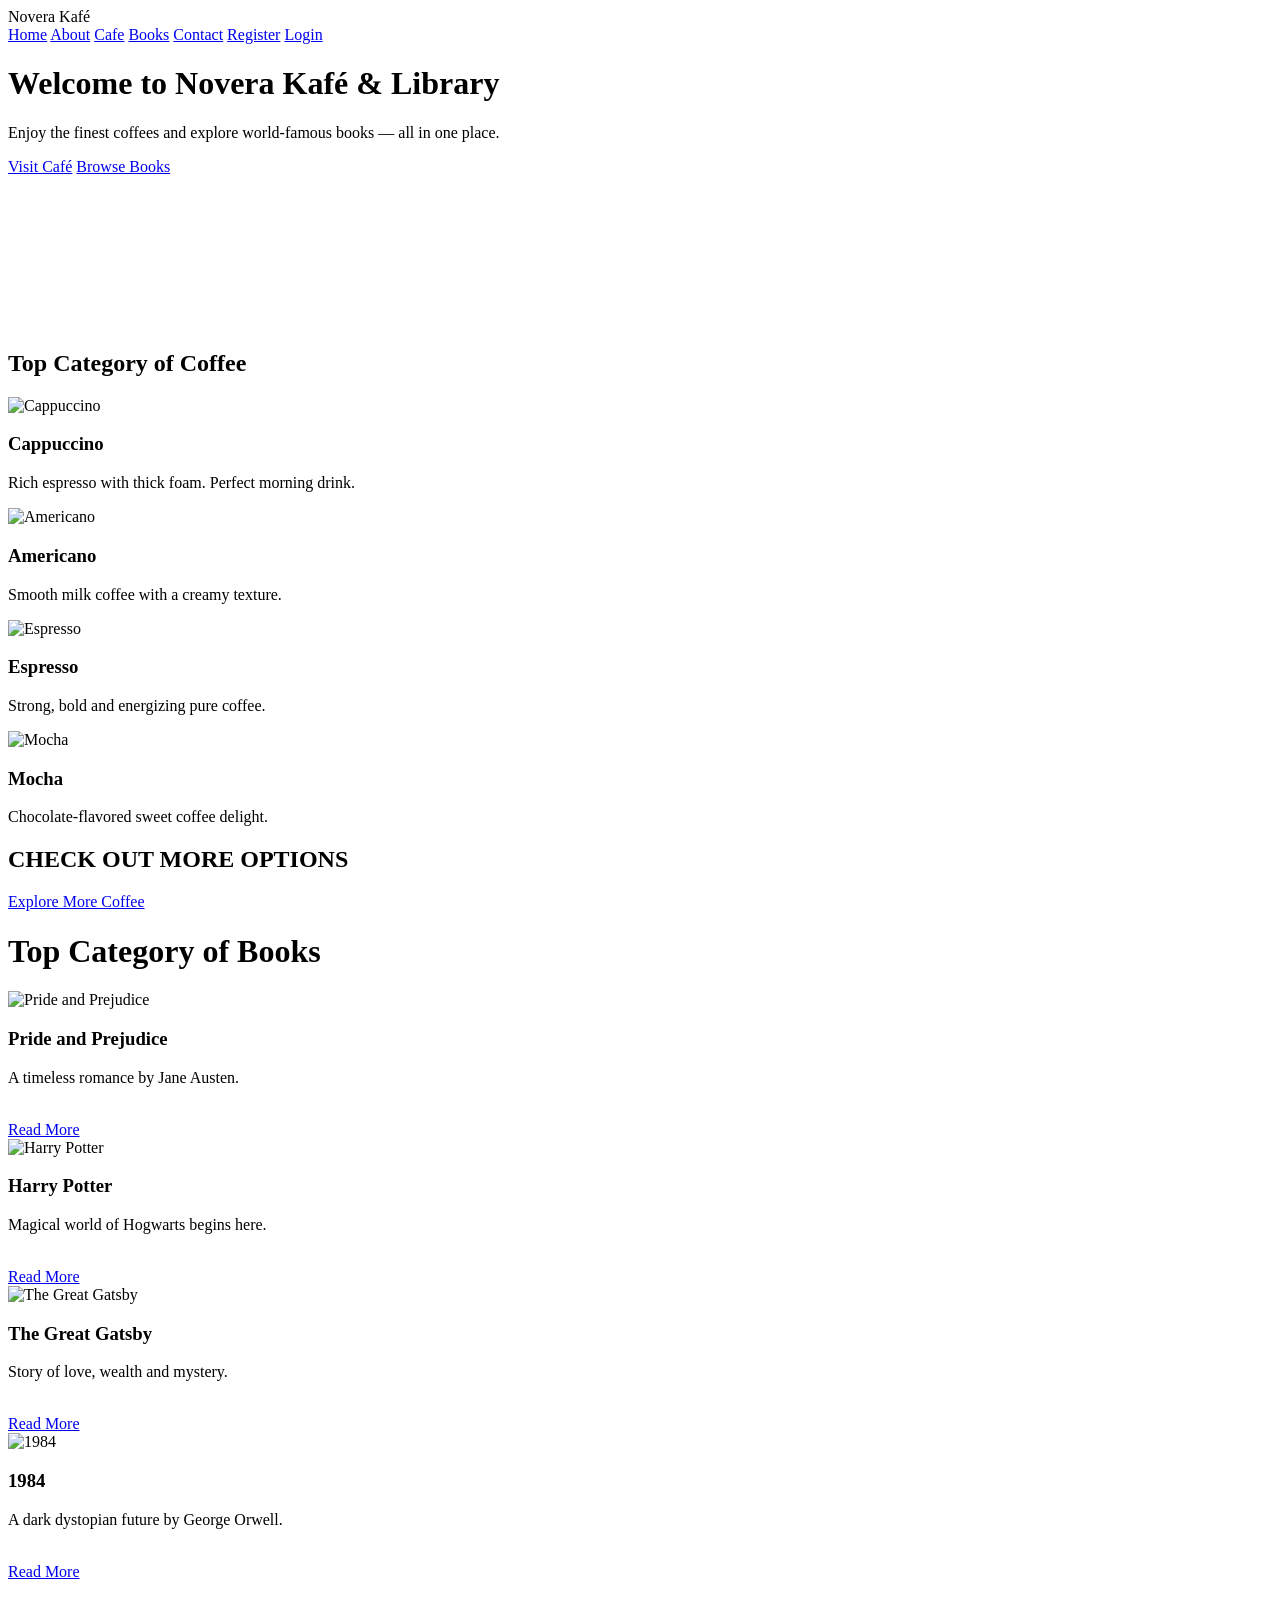
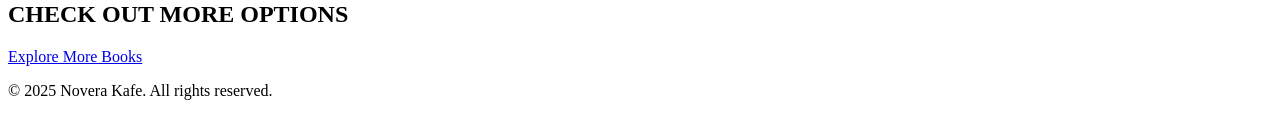
==== index.html @ f7234586 "Create index.html" ====
<!DOCTYPE html>
<html lang="en">

<head>
  <meta charset="UTF-8">
  <meta name="viewport" content="width=device-width, initial-scale=1.0">
  <title>Novera Cafe - Home</title>
  <link rel="stylesheet" href="style.css">
</head>

<body class="index-page">

  <!-- HEADER -->
  <header>
    <div class="logo">Novera Kafé</div>

    <nav>
      <a href="index.html">Home</a>
      <a href="about us.html">About</a>
      <a href="cafe.html">Cafe</a>
      <a href="books.html">Books</a>
      <a href="contact us.html">Contact</a>
      <a href="register.html">Register</a>
      <a href="login.html">Login</a>
    </nav>
  </header>


  <!-- HERO SECTION -->
  <div class="hero">

    <div class="hero-text">
      <h1>Welcome to Novera Kafé & Library</h1>
      <p>
        Enjoy the finest coffees and explore world-famous books — all in one
        place.
      </p>

      <a href="cafe.html" class="btn">Visit Café</a>
      <a href="books.html" class="btn">Browse Books</a>
    </div>

    <video autoplay muted loop class="hero-video">
      <source src="VIDEOS/PixVerse_V5.6_Image_Text_360P_“Create_a_cinema.mp4" type="video/mp4">
      Your browser does not support the video tag.
    </video>

  </div>


  <!-- TOP COFFEE CATEGORY -->

  <h2 class="section-title">Top Category of Coffee</h2>

  <div class="cards">

    <div class="card">
      <img src="images/cappucino.jpg" alt="Cappuccino">
      <h3>Cappuccino</h3>
      <p>Rich espresso with thick foam. Perfect morning drink.</p>
    </div>

    <div class="card">
      <img src="images/americano.jpg" alt="Americano">
      <h3>Americano</h3>
      <p>Smooth milk coffee with a creamy texture.</p>
    </div>

    <div class="card">
      <img src="images/espresso.jpg" alt="Espresso">
      <h3>Espresso</h3>
      <p>Strong, bold and energizing pure coffee.</p>
    </div>

    <div class="card">
      <img src="images/mocha.jpg" alt="Mocha">
      <h3>Mocha</h3>
      <p>Chocolate-flavored sweet coffee delight.</p>
    </div>

  </div>


  <h2>CHECK OUT MORE OPTIONS</h2>

  <div class="center-btn">
    <a href="cafe.html" class="btn">Explore More Coffee</a>
  </div>



  <!-- TOP BOOK CATEGORY -->

  <h1 class="section-title">Top Category of Books</h1>

  <div class="cards">

    <div class="card">
      <img src="https://images-na.ssl-images-amazon.com/images/I/81OthjkJBuL.jpg" alt="Pride and Prejudice">
      <h3>Pride and Prejudice</h3>
      <p>A timeless romance by Jane Austen.</p>
      <br>
      <a href="book.html" class="btn">Read More</a>
    </div>

    <div class="card">
      <img src="https://images-na.ssl-images-amazon.com/images/I/81iqZ2HHD-L.jpg" alt="Harry Potter">
      <h3>Harry Potter</h3>
      <p>Magical world of Hogwarts begins here.</p>
      <br>
      <a href="book.html" class="btn">Read More</a>
    </div>

    <div class="card">
      <img src="https://images-na.ssl-images-amazon.com/images/I/71FTb9X6wsL.jpg" alt="The Great Gatsby">
      <h3>The Great Gatsby</h3>
      <p>Story of love, wealth and mystery.</p>
      <br>
      <a href="book.html" class="btn">Read More</a>
    </div>

    <div class="card">
      <img src="https://images-na.ssl-images-amazon.com/images/I/71kxa1-0mfL.jpg" alt="1984">
      <h3>1984</h3>
      <p>A dark dystopian future by George Orwell.</p>
      <br>
      <a href="book.html" class="btn">Read More</a>
    </div>

  </div>


  <h2>CHECK OUT MORE OPTIONS</h2>

  <div class="center-btn">
    <a href="books.html" class="btn">Explore More Books</a>
  </div>



  <!-- FOOTER -->

  <footer>
    <p>&copy; 2025 Novera Kafe. All rights reserved.</p>
  </footer>


  <script src="script.js"></script>

</body>
</html>
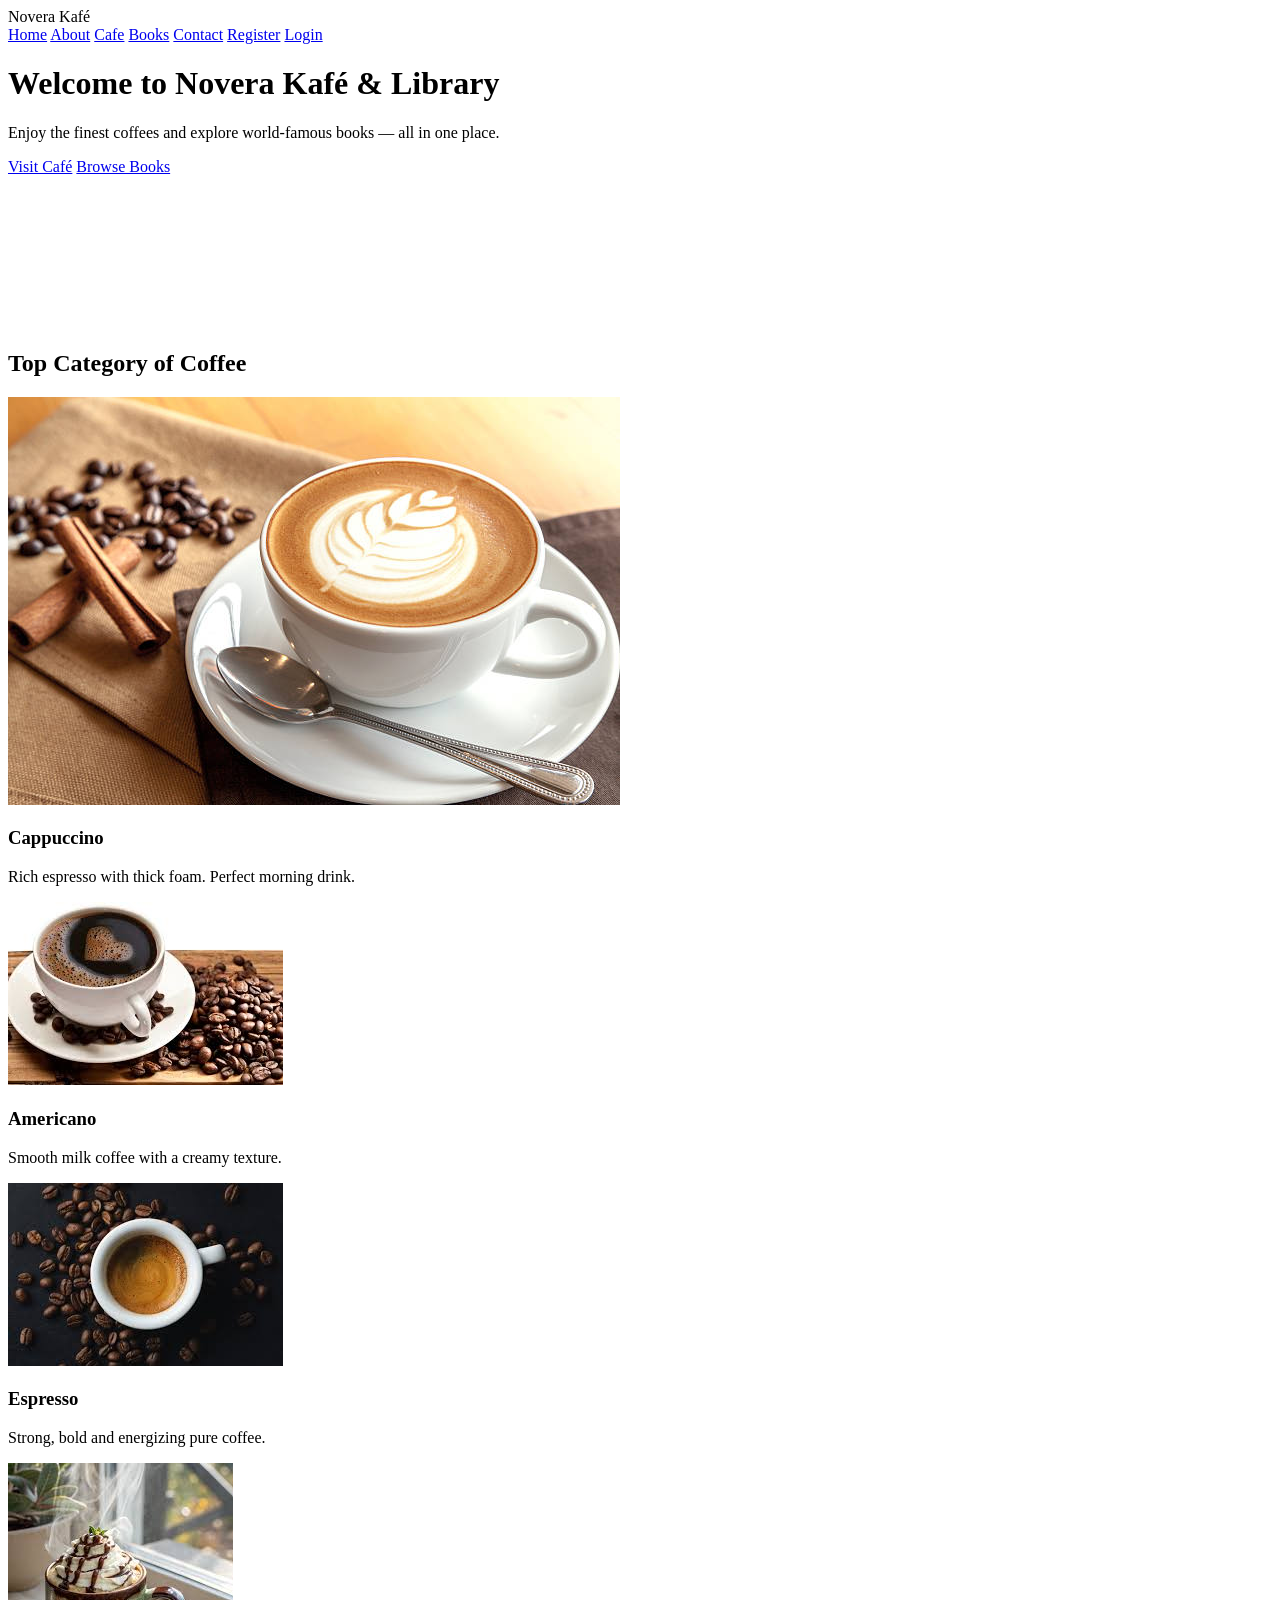
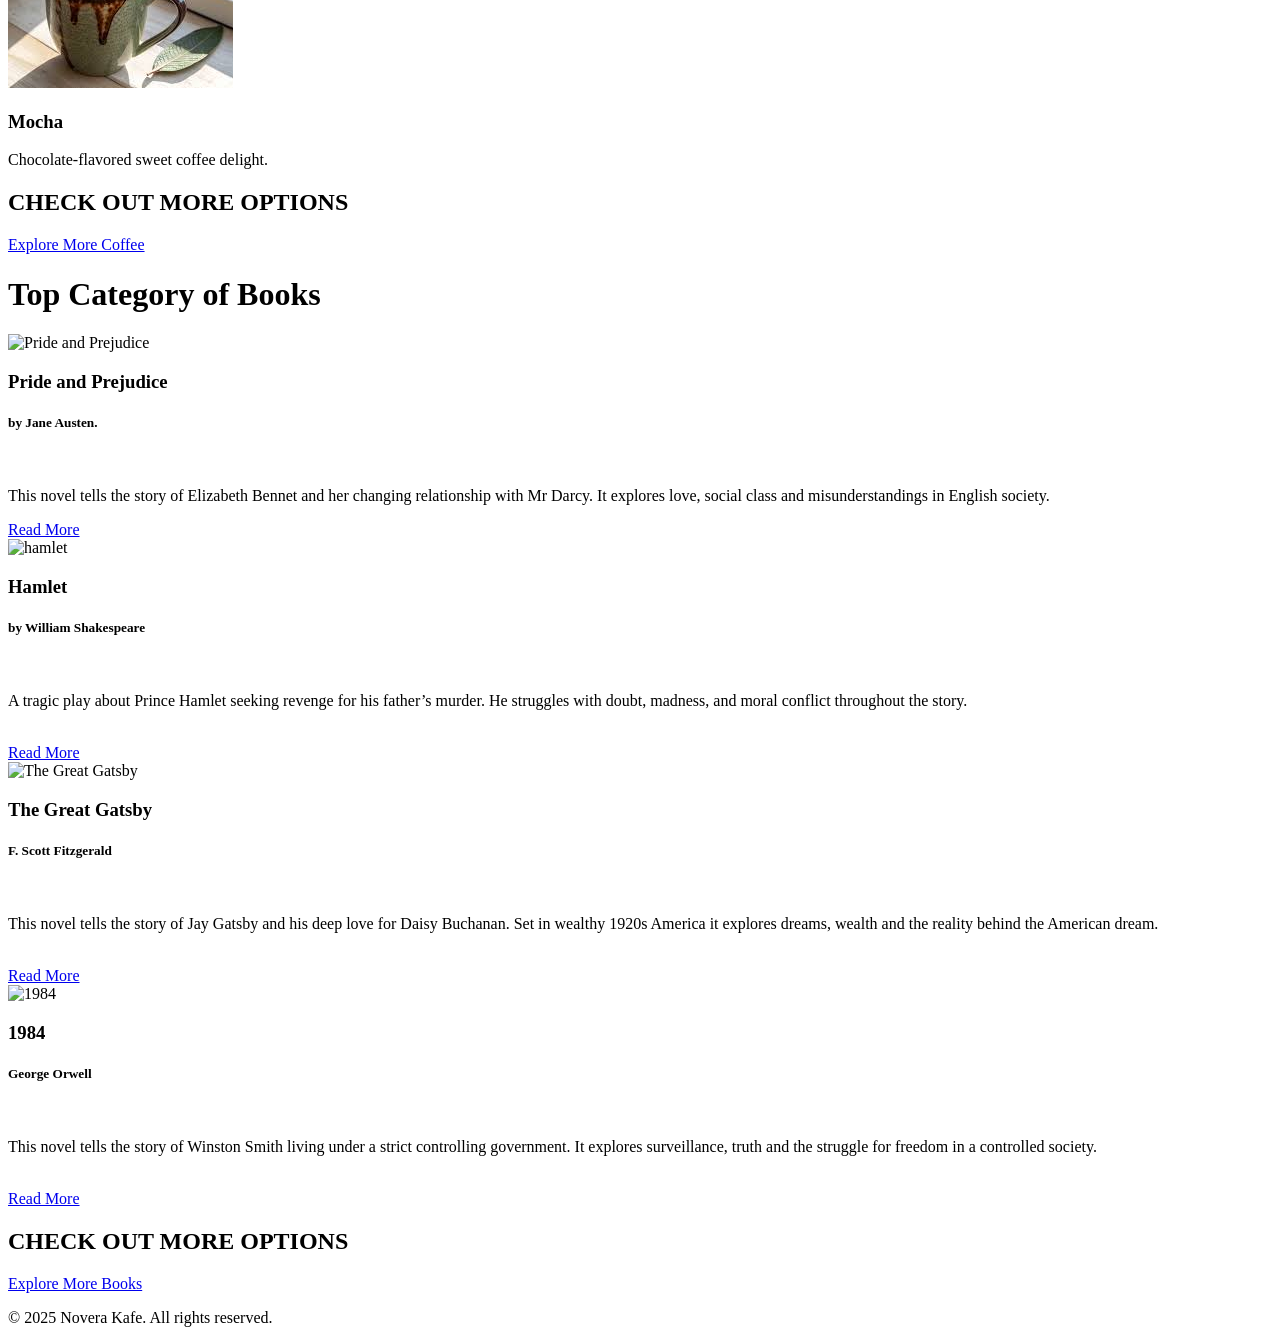
==== commit 7c6f980d: "Enhanced homepage design and updated content" ====
--- a/index.html
+++ b/index.html
@@ -1,152 +1,170 @@
- 
-<!DOCTYPE html>
+ <!DOCTYPE html>
 <html lang="en">
+  <head>
+    <meta charset="UTF-8" />
+    <meta name="viewport" content="width=device-width, initial-scale=1.0" />
+    <title>Novera Cafe - Home</title>
+    <link rel="stylesheet" href="style.css" />
+  </head>
 
-<head>
-  <meta charset="UTF-8">
-  <meta name="viewport" content="width=device-width, initial-scale=1.0">
-  <title>Novera Cafe - Home</title>
-  <link rel="stylesheet" href="style.css">
-</head>
+  <body class="index-page">
+    <!-- HEADER -->
+    <header>
+      <div class="logo">Novera Kafé</div>
 
-<body class="index-page">
+      <nav>
+        <a href="index.html">Home</a>
+        <a href="about us.html">About</a>
+        <a href="cafe.html">Cafe</a>
+        <a href="books.html">Books</a>
+        <a href="contact us.html">Contact</a>
+        <a href="register.html">Register</a>
+        <a href="login.html">Login</a>
+      </nav>
+    </header>
 
-  <!-- HEADER -->
-  <header>
-    <div class="logo">Novera Kafé</div>
+    <!-- HERO SECTION -->
+    <div class="hero">
+      <div class="hero-text">
+        <h1>Welcome to Novera Kafé & Library</h1>
+        <p>
+          Enjoy the finest coffees and explore world-famous books — all in one
+          place.
+        </p>
 
-    <nav>
-      <a href="index.html">Home</a>
-      <a href="about us.html">About</a>
-      <a href="cafe.html">Cafe</a>
-      <a href="books.html">Books</a>
-      <a href="contact us.html">Contact</a>
-      <a href="register.html">Register</a>
-      <a href="login.html">Login</a>
-    </nav>
-  </header>
+        <a href="cafe.html" class="btn">Visit Café</a>
+        <a href="books.html" class="btn">Browse Books</a>
+      </div>
 
-
-  <!-- HERO SECTION -->
-  <div class="hero">
-
-    <div class="hero-text">
-      <h1>Welcome to Novera Kafé & Library</h1>
-      <p>
-        Enjoy the finest coffees and explore world-famous books — all in one
-        place.
-      </p>
-
-      <a href="cafe.html" class="btn">Visit Café</a>
-      <a href="books.html" class="btn">Browse Books</a>
+      <video autoplay muted loop class="hero-video">
+        <source
+          src="VIDEOS/PixVerse_V5.6_Image_Text_360P_“Create_a_cinema.mp4"
+          type="video/mp4"
+        />
+        Your browser does not support the video tag.
+      </video>
     </div>
 
-    <video autoplay muted loop class="hero-video">
-      <source src="VIDEOS/PixVerse_V5.6_Image_Text_360P_“Create_a_cinema.mp4" type="video/mp4">
-      Your browser does not support the video tag.
-    </video>
+    <!-- TOP COFFEE CATEGORY -->
 
-  </div>
+    <h2 class="section-title">Top Category of Coffee</h2>
 
+    <div class="cards">
+      <div class="card">
+        <img src="images/cappucino.jpg" alt="Cappuccino" />
+        <h3>Cappuccino</h3>
+        <p>Rich espresso with thick foam. Perfect morning drink.</p>
+      </div>
 
-  <!-- TOP COFFEE CATEGORY -->
+      <div class="card">
+        <img src="images/americano.jpg" alt="Americano" />
+        <h3>Americano</h3>
+        <p>Smooth milk coffee with a creamy texture.</p>
+      </div>
 
-  <h2 class="section-title">Top Category of Coffee</h2>
+      <div class="card">
+        <img src="images/espresso.jpg" alt="Espresso" />
+        <h3>Espresso</h3>
+        <p>Strong, bold and energizing pure coffee.</p>
+      </div>
 
-  <div class="cards">
-
-    <div class="card">
-      <img src="images/cappucino.jpg" alt="Cappuccino">
-      <h3>Cappuccino</h3>
-      <p>Rich espresso with thick foam. Perfect morning drink.</p>
+      <div class="card">
+        <img src="images/mocha.html.jpg" alt="Mocha" />
+        <h3>Mocha</h3>
+        <p>Chocolate-flavored sweet coffee delight.</p>
+      </div>
     </div>
 
-    <div class="card">
-      <img src="images/americano.jpg" alt="Americano">
-      <h3>Americano</h3>
-      <p>Smooth milk coffee with a creamy texture.</p>
+    <h2>CHECK OUT MORE OPTIONS</h2>
+
+    <div class="center-btn">
+      <a href="cafe.html" class="btn">Explore More Coffee</a>
     </div>
 
-    <div class="card">
-      <img src="images/espresso.jpg" alt="Espresso">
-      <h3>Espresso</h3>
-      <p>Strong, bold and energizing pure coffee.</p>
+    <!-- TOP BOOK CATEGORY -->
+
+    <h1 class="section-title">Top Category of Books</h1>
+
+    <div class="cards">
+      <div class="card">
+        <img
+          src="https://images-na.ssl-images-amazon.com/images/I/81OthjkJBuL.jpg"
+          alt="Pride and Prejudice"
+        />
+        <h3>Pride and Prejudice</h3>
+        <h5>by Jane Austen.</h5>
+        <br />
+        <p>
+          This novel tells the story of Elizabeth Bennet and her changing
+          relationship with Mr Darcy. It explores love, social class and
+          misunderstandings in English society.
+        </p>
+
+        <a href="books.html" class="btn">Read More</a>
+      </div>
+
+      <div class="card">
+        <img src="images/hamlet.jpg" alt="hamlet" />
+        <h3>Hamlet</h3>
+        <h5>by William Shakespeare</h5>
+        <br />
+        <p>
+          A tragic play about Prince Hamlet seeking revenge for his father’s
+          murder. He struggles with doubt, madness, and moral conflict
+          throughout the story.
+        </p>
+        <br />
+        <a href="books.html" class="btn">Read More</a>
+      </div>
+
+      <div class="card">
+        <img
+          src="https://images-na.ssl-images-amazon.com/images/I/71FTb9X6wsL.jpg"
+          alt="The Great Gatsby"
+        />
+        <h3>The Great Gatsby</h3>
+        <h5>F. Scott Fitzgerald</h5>
+        <br />
+        <p>
+          This novel tells the story of Jay Gatsby and his deep love for Daisy
+          Buchanan. Set in wealthy 1920s America it explores dreams, wealth and
+          the reality behind the American dream.
+        </p>
+        <br />
+
+        <a href="books.html" class="btn">Read More</a>
+      </div>
+
+      <div class="card">
+        <img
+          src="https://images-na.ssl-images-amazon.com/images/I/71kxa1-0mfL.jpg"
+          alt="1984"
+        />
+        <h3>1984</h3>
+        <h5>George Orwell</h5>
+        <br />
+        <p>
+          This novel tells the story of Winston Smith living under a strict
+          controlling government. It explores surveillance, truth and the
+          struggle for freedom in a controlled society.
+        </p>
+        <br />
+        <a href="books.html" class="btn">Read More</a>
+      </div>
     </div>
 
-    <div class="card">
-      <img src="images/mocha.jpg" alt="Mocha">
-      <h3>Mocha</h3>
-      <p>Chocolate-flavored sweet coffee delight.</p>
+    <h2>CHECK OUT MORE OPTIONS</h2>
+
+    <div class="center-btn">
+      <a href="books.html" class="btn">Explore More Books</a>
     </div>
 
-  </div>
+    <!-- FOOTER -->
 
+    <footer>
+      <p>&copy; 2025 Novera Kafe. All rights reserved.</p>
+    </footer>
 
-  <h2>CHECK OUT MORE OPTIONS</h2>
-
-  <div class="center-btn">
-    <a href="cafe.html" class="btn">Explore More Coffee</a>
-  </div>
-
-
-
-  <!-- TOP BOOK CATEGORY -->
-
-  <h1 class="section-title">Top Category of Books</h1>
-
-  <div class="cards">
-
-    <div class="card">
-      <img src="https://images-na.ssl-images-amazon.com/images/I/81OthjkJBuL.jpg" alt="Pride and Prejudice">
-      <h3>Pride and Prejudice</h3>
-      <p>A timeless romance by Jane Austen.</p>
-      <br>
-      <a href="book.html" class="btn">Read More</a>
-    </div>
-
-    <div class="card">
-      <img src="https://images-na.ssl-images-amazon.com/images/I/81iqZ2HHD-L.jpg" alt="Harry Potter">
-      <h3>Harry Potter</h3>
-      <p>Magical world of Hogwarts begins here.</p>
-      <br>
-      <a href="book.html" class="btn">Read More</a>
-    </div>
-
-    <div class="card">
-      <img src="https://images-na.ssl-images-amazon.com/images/I/71FTb9X6wsL.jpg" alt="The Great Gatsby">
-      <h3>The Great Gatsby</h3>
-      <p>Story of love, wealth and mystery.</p>
-      <br>
-      <a href="book.html" class="btn">Read More</a>
-    </div>
-
-    <div class="card">
-      <img src="https://images-na.ssl-images-amazon.com/images/I/71kxa1-0mfL.jpg" alt="1984">
-      <h3>1984</h3>
-      <p>A dark dystopian future by George Orwell.</p>
-      <br>
-      <a href="book.html" class="btn">Read More</a>
-    </div>
-
-  </div>
-
-
-  <h2>CHECK OUT MORE OPTIONS</h2>
-
-  <div class="center-btn">
-    <a href="books.html" class="btn">Explore More Books</a>
-  </div>
-
-
-
-  <!-- FOOTER -->
-
-  <footer>
-    <p>&copy; 2025 Novera Kafe. All rights reserved.</p>
-  </footer>
-
-
-  <script src="script.js"></script>
-
-</body>
+    <script src="script.js"></script>
+  </body>
 </html>
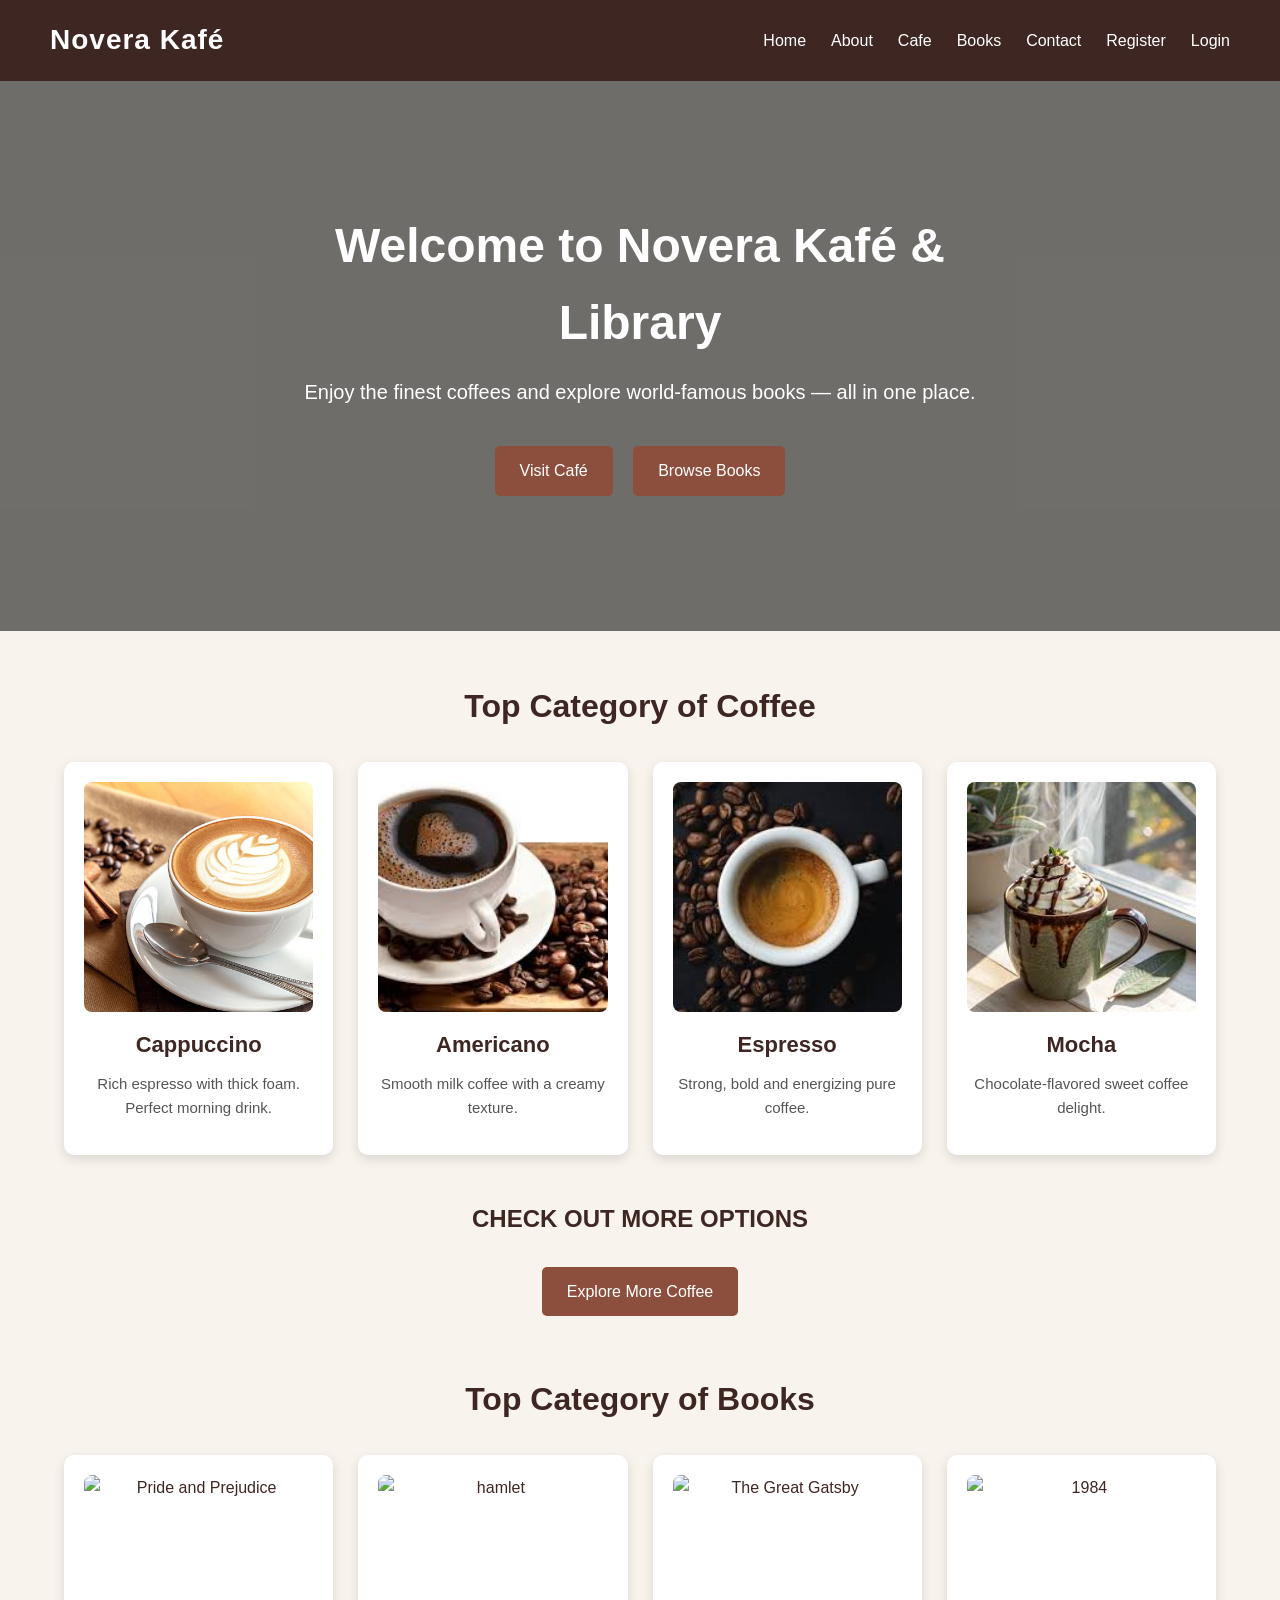
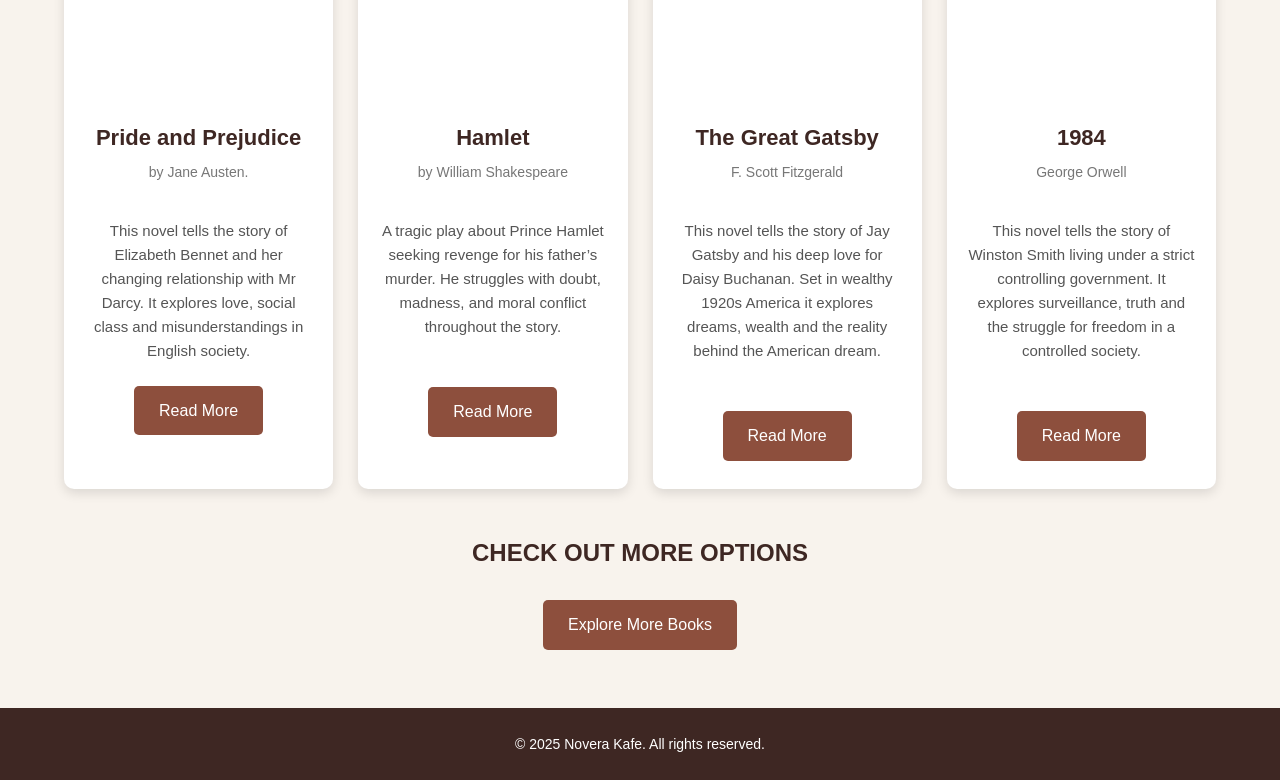
==== commit e95ee47b: "Update Novera Kafe website" ====
--- a/index.html
+++ b/index.html
@@ -1,4 +1,4 @@
- <!DOCTYPE html>
+  <!DOCTYPE html>
 <html lang="en">
   <head>
     <meta charset="UTF-8" />
@@ -16,7 +16,7 @@
         <a href="index.html">Home</a>
         <a href="about us.html">About</a>
         <a href="cafe.html">Cafe</a>
-        <a href="books.html">Books</a>
+        <a href="book.html">Books</a>
         <a href="contact us.html">Contact</a>
         <a href="register.html">Register</a>
         <a href="login.html">Login</a>
@@ -33,7 +33,7 @@
         </p>
 
         <a href="cafe.html" class="btn">Visit Café</a>
-        <a href="books.html" class="btn">Browse Books</a>
+        <a href="book.html" class="btn">Browse Books</a>
       </div>
 
       <video autoplay muted loop class="hero-video">
@@ -100,7 +100,7 @@
           misunderstandings in English society.
         </p>
 
-        <a href="books.html" class="btn">Read More</a>
+        <a href="book.html" class="btn">Read More</a>
       </div>
 
       <div class="card">
@@ -114,7 +114,7 @@
           throughout the story.
         </p>
         <br />
-        <a href="books.html" class="btn">Read More</a>
+        <a href="book.html" class="btn">Read More</a>
       </div>
 
       <div class="card">
@@ -132,7 +132,7 @@
         </p>
         <br />
 
-        <a href="books.html" class="btn">Read More</a>
+        <a href="book.html" class="btn">Read More</a>
       </div>
 
       <div class="card">
@@ -149,14 +149,14 @@
           struggle for freedom in a controlled society.
         </p>
         <br />
-        <a href="books.html" class="btn">Read More</a>
+        <a href="book.html" class="btn">Read More</a>
       </div>
     </div>
 
     <h2>CHECK OUT MORE OPTIONS</h2>
 
     <div class="center-btn">
-      <a href="books.html" class="btn">Explore More Books</a>
+      <a href="book.html" class="btn">Explore More Books</a>
     </div>
 
     <!-- FOOTER -->
@@ -167,4 +167,4 @@
 
     <script src="script.js"></script>
   </body>
-</html>
+</html>
--- a/style.css
+++ b/style.css
@@ -0,0 +1,802 @@
+* {
+    margin: 0;
+    padding: 0;
+    box-sizing: border-box;
+}
+
+body {
+    font-family: Arial, sans-serif;
+    background: #f8f3ed;
+    color: #3e2723;
+    line-height: 1.6;
+}
+
+a {
+    text-decoration: none;
+}
+
+img {
+    max-width: 100%;
+    display: block;
+}
+
+
+/* =========================================================
+   HEADER & NAVIGATION
+========================================================= */
+
+header {
+    background: #3e2723;
+    color: white;
+    padding: 18px 50px;
+    display: flex;
+    justify-content: space-between;
+    align-items: center;
+}
+
+.logo {
+    font-size: 28px;
+    font-weight: bold;
+    letter-spacing: 1px;
+}
+
+nav {
+    display: flex;
+    gap: 25px;
+}
+
+nav a {
+    color: white;
+    font-size: 16px;
+    transition: 0.3s;
+}
+
+nav a:hover {
+    color: #d7a86e;
+}
+
+
+/* =========================================================
+   COMMON BUTTON
+========================================================= */
+
+.btn {
+    display: inline-block;
+    background: #8d4f3d;
+    color: white;
+    padding: 12px 25px;
+    margin: 8px;
+    border-radius: 5px;
+    font-size: 16px;
+    transition: 0.3s;
+}
+
+.btn:hover {
+    background: #5d3025;
+    transform: translateY(-2px);
+}
+
+
+/* =========================================================
+   COMMON HEADINGS
+========================================================= */
+
+.section-title {
+    text-align: center;
+    margin: 50px 0 30px;
+    font-size: 32px;
+    color: #3e2723;
+}
+
+h2:not(.section-title) {
+    text-align: center;
+    margin: 45px 0 20px;
+    font-size: 24px;
+}
+
+
+/* =========================================================
+   COMMON CARDS
+========================================================= */
+
+.card {
+    background: white;
+    border-radius: 10px;
+    padding: 20px;
+    text-align: center;
+    box-shadow: 0 4px 12px rgba(0, 0, 0, 0.12);
+    transition: 0.3s;
+}
+
+.card:hover {
+    transform: translateY(-7px);
+    box-shadow: 0 8px 20px rgba(0, 0, 0, 0.18);
+}
+
+.card img {
+    width: 100%;
+    height: 230px;
+    object-fit: cover;
+    border-radius: 8px;
+    margin-bottom: 15px;
+}
+
+.card h3 {
+    font-size: 22px;
+    margin-bottom: 5px;
+}
+
+.card h5 {
+    color: #777;
+    font-size: 14px;
+    font-weight: normal;
+}
+
+.card p {
+    font-size: 15px;
+    color: #555;
+    margin: 10px 0 15px;
+}
+
+
+/* =========================================================
+   HOME / HERO
+========================================================= */
+
+.hero {
+    min-height: 550px;
+    position: relative;
+    display: flex;
+    justify-content: center;
+    align-items: center;
+    overflow: hidden;
+}
+
+.hero-video {
+    position: absolute;
+    width: 100%;
+    height: 100%;
+    object-fit: cover;
+    z-index: 0;
+}
+
+.hero::after {
+    content: "";
+    position: absolute;
+    inset: 0;
+    background: rgba(0, 0, 0, 0.55);
+}
+
+.hero-text {
+    position: relative;
+    z-index: 1;
+    text-align: center;
+    color: white;
+    max-width: 800px;
+    padding: 30px;
+}
+
+.hero-text h1 {
+    font-size: 48px;
+    margin-bottom: 15px;
+}
+
+.hero-text p {
+    font-size: 20px;
+    margin-bottom: 30px;
+}
+
+.cards {
+    width: 90%;
+    max-width: 1200px;
+    margin: 0 auto 40px;
+    display: grid;
+    grid-template-columns: repeat(4, 1fr);
+    gap: 25px;
+}
+
+.center-btn {
+    text-align: center;
+    margin-bottom: 50px;
+}
+
+
+/* =========================================================
+   FOOTER
+========================================================= */
+
+footer {
+    background: #3e2723;
+    color: white;
+    text-align: center;
+    padding: 25px;
+    margin-top: 50px;
+}
+
+footer p {
+    font-size: 14px;
+}
+
+
+/* =========================================================
+   CAFE PAGE
+========================================================= */
+
+.cafe-page {
+    background: #f8f3ed;
+}
+
+.category {
+    width: 100%;
+    padding: 30px 0 20px;
+}
+
+.category > h1 {
+    text-align: center;
+    color: #3e2723;
+    font-size: 32px;
+    margin-top: 25px;
+}
+
+.category > h2 {
+    text-align: center;
+    color: #8d4f3d;
+    font-size: 20px;
+    margin-bottom: 30px;
+}
+
+.items {
+    width: 90%;
+    max-width: 1200px;
+    margin: 0 auto 50px;
+    display: grid;
+    grid-template-columns: repeat(4, 1fr);
+    gap: 25px;
+}
+
+/* Cafe cards use common .card styling */
+
+.items .card button {
+    background: #8d4f3d;
+    color: white;
+    border: none;
+    padding: 11px 25px;
+    border-radius: 5px;
+    font-size: 15px;
+    cursor: pointer;
+    transition: 0.3s;
+}
+
+.items .card button:hover {
+    background: #5d3025;
+    transform: translateY(-2px);
+}
+
+
+/* =========================================================
+   BOOKS PAGE
+========================================================= */
+
+.books-page {
+    background: #f7f1e8;
+    color: #3e2723;
+}
+
+.books-page .main-title {
+    text-align: center;
+    font-size: 38px;
+    margin: 45px 0 35px;
+    color: #3e2723;
+}
+
+.books-page .section {
+    width: 92%;
+    max-width: 1350px;
+    margin: 0 auto 65px;
+}
+
+.books-page .section > h1,
+.books-page .section > h2 {
+    text-align: center;
+    margin-bottom: 28px;
+    color: #3e2723;
+}
+
+.books-page .section > h1 {
+    font-size: 30px;
+}
+
+.books-page .section > h2 {
+    font-size: 27px;
+}
+
+.books-page .section > h1::after,
+.books-page .section > h2::after {
+    content: "";
+    display: block;
+    width: 55px;
+    height: 3px;
+    background: #b77945;
+    margin: 12px auto 0;
+    border-radius: 10px;
+}
+
+.books-page .books-row {
+    display: grid;
+    grid-template-columns: repeat(5, 1fr);
+    gap: 25px;
+}
+
+/* Only books-specific card differences */
+
+.books-page .card {
+    background: #fffdf9;
+    border-radius: 12px;
+    overflow: hidden;
+    padding: 14px;
+    border: 1px solid #eadfd2;
+    box-shadow: 0 5px 15px rgba(62, 39, 35, 0.08);
+}
+
+.books-page .card:hover {
+    box-shadow: 0 12px 25px rgba(62, 39, 35, 0.15);
+}
+
+.books-page .card img {
+    height: 270px;
+    border-radius: 8px;
+    margin-bottom: 15px;
+}
+
+.books-page .card h3 {
+    font-size: 18px;
+    margin: 8px 0;
+    color: #3e2723;
+    line-height: 1.3;
+}
+
+.books-page .card h5 {
+    font-size: 14px;
+    color: #806b60;
+    margin-bottom: 8px;
+}
+
+.books-page .card p {
+    font-size: 13px;
+    color: #75645c;
+    margin-bottom: 15px;
+}
+
+.books-page .card .btn {
+    background: #3e2723;
+    padding: 9px 18px;
+    border-radius: 6px;
+    font-size: 13px;
+    transition: 0.25s ease;
+}
+
+.books-page .card .btn:hover {
+    background: #b77945;
+}
+
+
+/* =========================================================
+   CONTACT PAGE
+========================================================= */
+
+.contact-page {
+    background: #f8f3ed;
+    color: #3e2723;
+    padding-bottom: 60px;
+}
+
+.contact-hero {
+    text-align: center;
+    max-width: 750px;
+    margin: 0 auto;
+    padding: 70px 20px 55px;
+}
+
+.contact-icon {
+    display: inline-flex;
+    align-items: center;
+    justify-content: center;
+    width: 65px;
+    height: 65px;
+    background: #3e2723;
+    color: white;
+    border-radius: 50%;
+    font-size: 28px;
+    margin-bottom: 20px;
+}
+
+.contact-hero h1 {
+    font-size: 40px;
+    margin-bottom: 15px;
+}
+
+.contact-hero p {
+    color: #6f5b52;
+    font-size: 16px;
+    line-height: 1.8;
+}
+
+.contact-section {
+    width: 90%;
+    max-width: 1150px;
+    margin: 0 auto 70px;
+}
+
+.contact-section > h2,
+.visit-section h2,
+.feedback-section h2,
+.social-section h2 {
+    text-align: center;
+    font-size: 28px;
+    margin-bottom: 30px;
+}
+
+.contact-section > h2::after,
+.visit-section h2::after,
+.feedback-section h2::after,
+.social-section h2::after {
+    content: "";
+    display: block;
+    width: 50px;
+    height: 3px;
+    background: #b77945;
+    margin: 10px auto 0;
+    border-radius: 10px;
+}
+
+.contact-cards {
+    display: grid;
+    grid-template-columns: repeat(3, 1fr);
+    gap: 25px;
+}
+
+.contact-card {
+    background: #fffdf9;
+    padding: 30px 20px;
+    text-align: center;
+    border-radius: 12px;
+    border: 1px solid #eadfd2;
+    box-shadow: 0 5px 15px rgba(62, 39, 35, 0.08);
+    transition: 0.25s ease;
+}
+
+.contact-card:hover {
+    transform: translateY(-6px);
+    box-shadow: 0 12px 25px rgba(62, 39, 35, 0.13);
+}
+
+.contact-card-icon {
+    font-size: 30px;
+    margin-bottom: 15px;
+}
+
+.contact-card h3 {
+    font-size: 19px;
+    margin-bottom: 8px;
+}
+
+.contact-card p {
+    color: #75645c;
+    font-size: 14px;
+}
+
+
+/* =========================================================
+   VISIT SECTION
+========================================================= */
+
+.visit-section {
+    width: 90%;
+    max-width: 950px;
+    margin: 0 auto 60px;
+    background: #3e2723;
+    color: white;
+    border-radius: 15px;
+    padding: 50px 60px;
+    text-align: center;
+}
+
+.visit-content {
+    max-width: 700px;
+    margin: auto;
+}
+
+.section-icon {
+    font-size: 30px;
+}
+
+.visit-section h2 {
+    margin-top: 10px;
+}
+
+.visit-section h2::after {
+    background: #d7a86e;
+}
+
+.visit-section p {
+    color: #eadfd8;
+    line-height: 1.8;
+    margin-top: 18px;
+}
+
+
+/* =========================================================
+   FEEDBACK
+========================================================= */
+
+.feedback-section {
+    width: 90%;
+    max-width: 750px;
+    margin: 0 auto 60px;
+    text-align: center;
+    padding: 35px 25px;
+}
+
+.feedback-section p {
+    color: #6f5b52;
+    line-height: 1.8;
+    margin-top: 15px;
+}
+
+
+/* =========================================================
+   SOCIAL MEDIA
+========================================================= */
+
+.social-section {
+    width: 90%;
+    max-width: 850px;
+    margin: 0 auto;
+    text-align: center;
+}
+
+.social-section > p {
+    color: #6f5b52;
+    margin-bottom: 25px;
+}
+
+.social-links {
+    display: flex;
+    justify-content: center;
+    gap: 15px;
+    flex-wrap: wrap;
+}
+
+.social-links a {
+    display: flex;
+    align-items: center;
+    gap: 8px;
+    padding: 11px 20px;
+    border-radius: 25px;
+    font-size: 14px;
+    font-weight: 600;
+    background: white;
+    border: 1px solid #eadfd2;
+    transition: 0.25s ease;
+}
+
+.social-links a span {
+    font-size: 18px;
+}
+
+.social-links a:hover {
+    transform: translateY(-3px);
+}
+
+.social-links .facebook {
+    color: #3b5998;
+}
+
+.social-links .instagram {
+    color: #e4405f;
+}
+
+.social-links .twitter {
+    color: #1da1f2;
+}
+
+
+/* =========================================================
+   RESPONSIVE DESIGN
+========================================================= */
+
+@media (max-width: 1150px) {
+
+    .books-page .books-row {
+        grid-template-columns: repeat(4, 1fr);
+    }
+}
+
+
+@media (max-width: 900px) {
+
+    header {
+        flex-direction: column;
+        gap: 15px;
+        padding: 20px;
+    }
+
+    nav {
+        flex-wrap: wrap;
+        justify-content: center;
+        gap: 15px;
+    }
+
+    .hero-text h1 {
+        font-size: 38px;
+    }
+
+    .cards,
+    .items {
+        grid-template-columns: repeat(2, 1fr);
+    }
+
+    .books-page .books-row {
+        grid-template-columns: repeat(3, 1fr);
+    }
+
+    .books-page .card img {
+        height: 250px;
+    }
+
+    .contact-cards {
+        grid-template-columns: 1fr;
+    }
+
+    .visit-section {
+        width: 90%;
+        padding: 40px 25px;
+    }
+
+    .contact-hero {
+        padding: 50px 20px 40px;
+    }
+
+    .contact-hero h1 {
+        font-size: 32px;
+    }
+}
+
+
+@media (max-width: 650px) {
+
+    .books-page .main-title {
+        font-size: 30px;
+        margin: 35px 0 25px;
+    }
+
+    .books-page .section {
+        width: 90%;
+        margin-bottom: 50px;
+    }
+
+    .books-page .books-row {
+        grid-template-columns: repeat(2, 1fr);
+        gap: 15px;
+    }
+
+    .books-page .card {
+        padding: 10px;
+    }
+
+    .books-page .card img {
+        height: 210px;
+    }
+
+    .books-page .card h3 {
+        font-size: 15px;
+    }
+
+    .books-page .card h5 {
+        font-size: 12px;
+    }
+
+    .books-page .card .btn {
+        padding: 8px 12px;
+        font-size: 12px;
+    }
+}
+
+
+@media (max-width: 600px) {
+
+    header {
+        padding: 15px;
+    }
+
+    .logo {
+        font-size: 24px;
+    }
+
+    nav {
+        gap: 10px;
+    }
+
+    nav a {
+        font-size: 14px;
+    }
+
+    .hero {
+        min-height: 500px;
+    }
+
+    .hero-text h1 {
+        font-size: 30px;
+    }
+
+    .hero-text p {
+        font-size: 16px;
+    }
+
+    .cards,
+    .items {
+        grid-template-columns: 1fr;
+        width: 90%;
+    }
+
+    .section-title {
+        font-size: 26px;
+    }
+
+    .card img {
+        height: 250px;
+    }
+
+    .category > h1 {
+        font-size: 28px;
+    }
+
+    .category > h2 {
+        font-size: 18px;
+    }
+
+    .items .card img {
+        height: 250px;
+    }
+}
+
+
+@media (max-width: 500px) {
+
+    .contact-hero h1 {
+        font-size: 28px;
+    }
+
+    .contact-hero p {
+        font-size: 14px;
+    }
+
+    .contact-section > h2,
+    .visit-section h2,
+    .feedback-section h2,
+    .social-section h2 {
+        font-size: 24px;
+    }
+
+    .social-links {
+        flex-direction: column;
+        align-items: stretch;
+    }
+
+    .social-links a {
+        justify-content: center;
+    }
+}
+
+
+@media (max-width: 400px) {
+
+    .books-page .books-row {
+        grid-template-columns: 1fr;
+    }
+
+    .books-page .card img {
+        height: 300px;
+    }
+}
+ 
